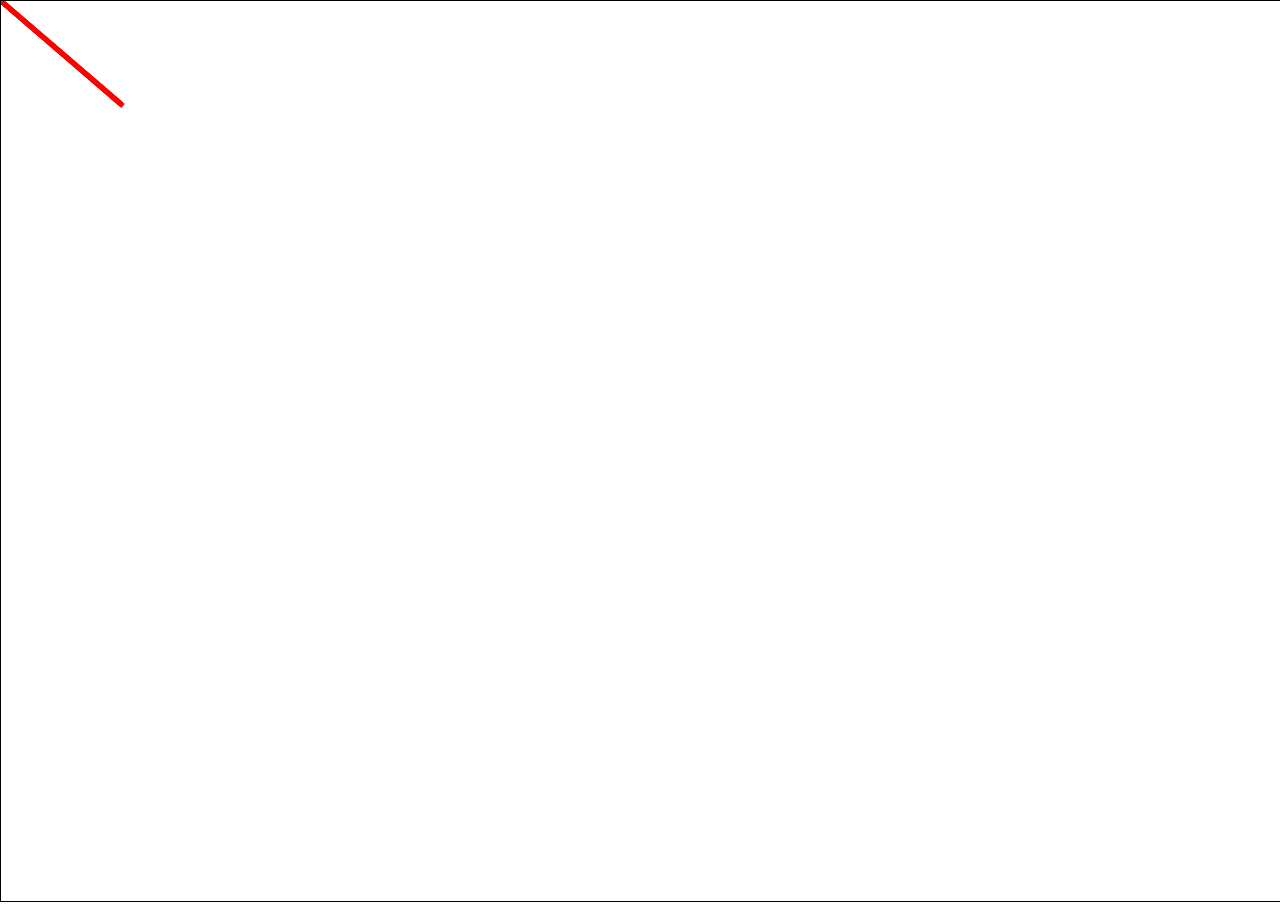
==== index.html @ 9f08cbd0 "Created a canvas trial, and began working on index.html" ====
<!DOCTYPE html>
<html>
    <head>
        <title>Zoltan Rizmajer portfolio</title>
        <meta charset='UTF-8' />
        <style type="text/css">
            canvas {
                border: 1px solid black;
            }

            body {
                margin: 0;
                overflow: hidden;
            }
        </style>
    </head>
    <body>
        <canvas></canvas>
        <script src="./scripts/portfolio.js"></script>
    </body>
</html>
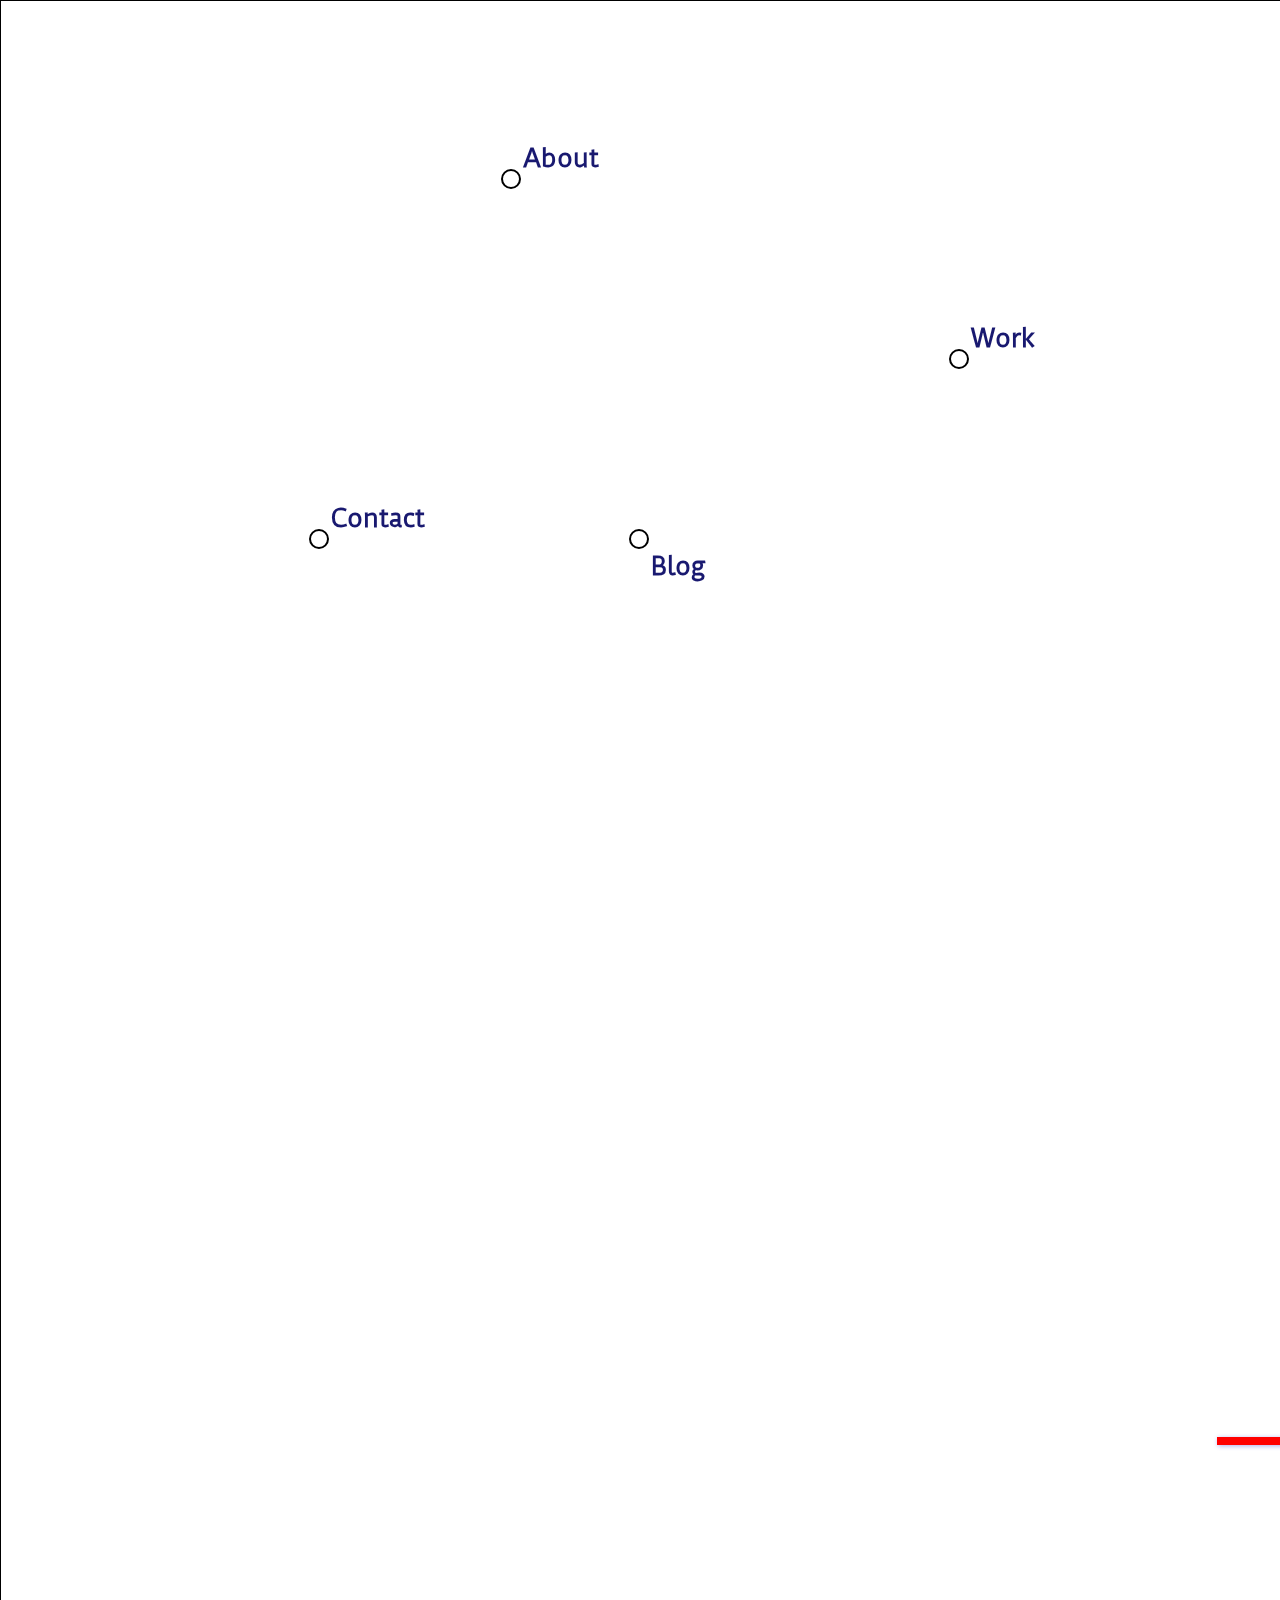
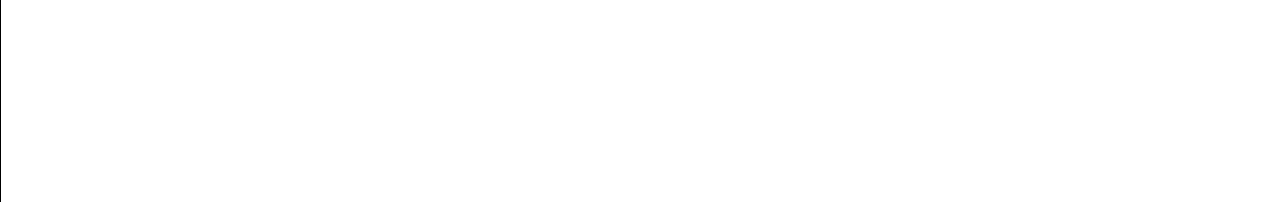
==== commit b481677b: "Made a lot of modifications" ====
--- a/index.html
+++ b/index.html
@@ -1,21 +1,149 @@
 <!DOCTYPE html>
 <html>
-    <head>
-        <title>Zoltan Rizmajer portfolio</title>
-        <meta charset='UTF-8' />
-        <style type="text/css">
-            canvas {
-                border: 1px solid black;
-            }
+  <head>
+    <title>Zoltan Rizmajer portfolio</title>
+    <meta charset="UTF-8" />
+    <meta content="width=device-width, initial-scale=1" name="viewport" />
+    <script src="./scripts/portfolio.js"></script>
+    <link rel="stylesheet" type="text/css" href="./styles/portfolio.css" />
+    <link href="https://fonts.googleapis.com/css?family=Duru Sans" rel="stylesheet" />
+  </head>
+  <body onresize="resize();">
+    <canvas id="canvas"></canvas>
+    <script src="./scripts/canvas.js"></script>
+    <div class="content-container" id="main-container">
+      <div class="intersection shownByDefault" id="interContact" onclick="moveLeft();">
+        <h1 class="main-label" id="contact-label">Contact</h1>
+      </div>
+      <div class="intersection shownByDefault" id="interAbout" onclick="moveUp();">
+        <h1 class="main-label" id="about-label">About</h1>
+      </div>
 
-            body {
-                margin: 0;
-                overflow: hidden;
-            }
-        </style>
-    </head>
-    <body>
-        <canvas></canvas>
-        <script src="./scripts/portfolio.js"></script>
-    </body>
-</html>+      <div class="intersection shownByDefault" id="interBlog" onclick="moveDown();">
+        <h1 class="main-label" id="blog-label">Blog</h1>
+      </div>
+
+      <div class="intersection shownByDefault" id="interWork" onclick="moveRight();">
+        <h1 class="main-label" id="work-label">Work</h1>
+      </div>
+    </div>
+
+    <div class="content-container hiddenByDefault" id="about-container">
+      <section id="about-section">
+          <div class="section-title-container"><h1 class="section-title">About</h1></div>
+        <div class="intersection" id="backAbout" onclick="moveBackFromUp();">
+          <h1 class="main-label back-label-right">Back</h1>
+        </div>
+        <div id="intro-container" class="inner-container">
+          <p id="first-par">
+            <img id="profile-picture" src="./images/resized-Eiffel.jpg" alt="Zoltan Rizmajer picture" />Hello there!<br /><br />
+            My name is Zoltan Rizmajer, a self taught Front-end Developer constantly looking for new challenges. I started learning software
+            development after encountering a bug in an Excel VBA tool I was using at work. Spending an hour to find and fix it saved me an hour each
+            day. It felt amazing. So, about a year ago I started to do online courses, starting off with Python, and later moved towards web
+            development. I am currently working on building responsive web pages, making use of the following technologies:<br /><br />
+            <ul id="skills-list">
+              <li>HTML5</li>
+              <li>CSS3 (Sass and Bootstrap 4)</li>
+              <li>JavaScript (vanilla and jQuery)</li>
+              <li>Python.</li>
+            </ul>
+          </p>
+          
+          <p>
+            To advance my knowledge, I am currently learning TypeScript, React.js, and Angular. On the Back-end side, I am starting to work with
+            Node.js and SQL.
+          </p>
+          <p>
+            I want to reference a very helpful <a href="https://github.com/kamranahmedse/developer-roadmap" target="_blank">roadmap</a> that I'm
+            following, made by Kamran Ahmed, to become a Web Developer in 2019.
+          </p>
+        </div>
+      </section>
+    </div>
+    <div class="content-container hiddenByDefault" id="contact-container">
+      <section id="contact-section">
+        <div class="section-title-container"><h1 class="section-title">Contact</h1></div>
+        <div class="intersection" id="backContact" onclick="moveBackFromLeft();">
+          <div id="contacts" class="inner-container"></div>
+          <h1 class="main-label back-label-top">Back</h1>
+        </div>
+        <div class="contacts">
+        <div class="social-media-contact-group">
+          <div class="social-media-contact">
+            <a href="https://www.linkedin.com/in/zolt%C3%A1n-rizmajer-40b742101/" target="_blank"><img class="social-media-icon" src="images/linkedin.svg" alt="linkedin icon" width="40px" height="40px" />
+            <p class="social-media-text">LinkedIn</p>
+          </a>
+          </div>
+          <div class="social-media-contact">
+              <a href="https://www.facebook.com/zoltan.rizmajer.1" target="_blank">
+              <img class="social-media-icon" src="images/facebook.svg" alt="linkedin icon" width="40px" height="40px" />
+            <p class="social-media-text">Facebook</p>
+          </a>
+          </div>
+          <div class="social-media-contact">
+              <a href="https://www.instagram.com/rizmajerz/" target="_blank">
+              <img class="social-media-icon" src="images/instagram.svg" alt="linkedin icon" width="40px" height="40px" />
+            <p class="social-media-text">Instagram</p>
+          </a>
+          </div>
+          <div class="social-media-contact">
+              <a href="https://github.com/zrizmajer" target="_blank">
+              <img class="social-media-icon" src="images/github.svg" alt="linkedin icon" width="40px" height="40px" />
+            <p class="social-media-text">GitHub</p>
+          </a>
+          </div>
+          <div class="social-media-contact">
+              <a href="https://codepen.io/zrizmajer/" target="_blank">
+              <img class="social-media-icon" src="images/3d-outlined-shape.svg" alt="linkedin icon" width="40px" height="40px" />
+            <p class="social-media-text">CodePen</p>
+          </a>
+          </div>
+        </div>
+        <div id="contact-iframe" class="inner-container">
+          <iFrame src="http://www.zoltanrizmajer.com/blog/contact-me/"></iFrame>
+        </div>
+        <div id="icons-credit">
+            <p><div>Icons made by <a href="https://www.freepik.com/" title="Freepik">Freepik</a> from <a href="https://www.flaticon.com/" title="Flaticon">www.flaticon.com</a> is licensed by <a href="http://creativecommons.org/licenses/by/3.0/" title="Creative Commons BY 3.0" target="_blank">CC 3.0 BY</a></div></p>
+          </div>
+      </div>
+        
+      </section>
+    </div>
+    <div class="content-container hiddenByDefault" id="blog-container">
+      <section id="blog-section">
+          <div class="section-title-container"><h1 class="section-title" id="blog-section-title">Blog</h1></div>
+        <div class="intersection" id="backBlog" onclick="moveBackFromDown();"><h1 class="main-label back-label-right">Back</h1></div>
+        <div id="blog-iframe" class="inner-container">
+          <iFrame src="http://www.zoltanrizmajer.com/blog/"></iFrame>
+        </div>
+      </section>
+    </div>
+    <div class="content-container hiddenByDefault" id="work-container">
+      <section id="work-section">
+          <div class="section-title-container"><h1 class="section-title">Work</h1></div>
+        <div class="intersection" id="backWork" onclick="moveBackFromRight();">
+          <h1 class="main-label back-label-top">Back</h1>
+        </div>
+        <div id="projects-container" class="inner-container">
+          <div class="projects-row">
+            <div class="projects-column">
+              <div class="project-tile">
+                  <a href="http://zoltanrizmajer.com/viragkoteszet/"><img class="project-image" src="./images/floristry.png" alt="#" /></a>
+              </div>
+            </div>
+            <div class="projects-column">
+              <div class="project-tile">
+                <a href="https://codepen.io/zrizmajer/full/ROWXEy"><img class="project-image" src="./images/happyHives.png" alt="#" /></a>
+              </div>
+            </div>
+            <div class="projects-column">
+              <div class="project-tile">
+                  <a href="https://codepen.io/zrizmajer/full/mgedVE"><img class="project-image" src="./images/leavingWorkSurvey.png" alt="#" /></a>
+              </div>
+            </div>
+          </div>
+        </div>
+      </section>
+    </div>
+  </body>
+</html>
--- a/styles/portfolio.css
+++ b/styles/portfolio.css
@@ -0,0 +1,362 @@
+* {
+  box-sizing: border-box;
+}
+
+canvas,
+#canvas-image {
+  border: 1px solid black;
+  position: absolute;
+  z-index: -1;
+}
+
+body {
+  position: relative;
+  margin: 0;
+  padding: 0;
+  overflow: hidden;
+  font-family: "Duru Sans", Tahoma, Geneva, sans-serif;
+  color: midnightblue;
+}
+
+.content-container {
+  position: absolute;
+  height: 100vh;
+  width: 100vw;
+}
+
+.inner-container {
+  width: 100%;
+  height: 100%;
+}
+
+section {
+  width: 80%;
+  height: 80%;
+  margin: auto;
+}
+
+#work-section {
+  width: 90%;
+  height: 100%;
+  margin: 0 0 0 10%;
+  overflow: auto;
+}
+
+#about-section {
+  height: 90%;
+  margin: 0 auto 10%;
+}
+
+#contact-section {
+  width: 90%;
+  height: 100%;
+  margin: 0 10% 0 0;
+  overflow: auto;
+  direction: rtl;
+}
+
+#blog-section {
+  width: 100%;
+}
+
+#interContact {
+  left: calc(25vw - 11px);
+  top: calc(60vh - 11px);
+}
+
+#interAbout {
+  left: calc(40vw - 11px);
+  top: calc(20vh - 11px);
+}
+
+#interBlog {
+  left: calc(50vw - 11px);
+  top: calc(60vh - 11px);
+}
+
+#interWork {
+  left: calc(75vw - 11px);
+  top: calc(40vh - 11px);
+}
+
+#backContact {
+  left: calc(95vw - 11px);
+  top: calc(60vh - 11px);
+}
+
+#backAbout {
+  left: calc(40vw - 11px);
+  top: calc(95vh - 11px);
+}
+
+#backBlog {
+  left: calc(50vw - 11px);
+  top: calc(5vh - 11px);
+}
+
+#backWork {
+  left: calc(5vw - 11px);
+  top: calc(40vh - 11px);
+}
+
+.intersection {
+  position: absolute;
+  width: 20px;
+  height: 20px;
+  border: 2px solid black;
+  border-radius: 50%;
+  background-color: white;
+  padding: 0;
+  margin: 0;
+  cursor: pointer;
+  transition: width 0.5s, height 0.5s, transform 0.5s;
+  -webkit-transition: width 0.5s, height 0.5s, transform 0.5s;
+  -moz-transition: width 0.5s, height 0.5s, transform 0.5s;
+  transition-timing-function: ease-in;
+  -webkit-transition-timing-function: ease-in;
+  -moz-transition-timing-function: ease-in;
+}
+
+.intersection:hover {
+  text-shadow: 1px 1px #acacec;
+  width: 24px;
+  height: 24px;
+  transform: translate(-2px, -2px);
+}
+
+.main-label {
+  display: block;
+  position: absolute;
+  font-size: 1.5em;
+  left: 20px;
+  top: -28px;
+  margin: 0;
+}
+
+.back-label-top {
+  font-size: 1em;
+  top: -28px;
+  left: -10px;
+}
+
+.back-label-right {
+  font-size: 1em;
+  top: 0;
+  left: 25px;
+}
+
+.section-title-container {
+  display: flex;
+  display: -webkit-flex;
+  height: 10%;
+  width: 100%;
+  margin: auto;
+}
+
+.section-title {
+  text-align: center;
+  margin: auto;
+  text-align: center;
+  font-size: 2em;
+  color: midnightblue;
+}
+
+.interke {
+  height: auto;
+  width: auto;
+}
+
+#blog-label {
+  top: 20px;
+}
+
+.hiddenByDefault {
+  display: none;
+}
+
+#projects-container {
+  justify-content: center;
+}
+
+.projects-row {
+  display: flex;
+  flex-wrap: wrap;
+  padding: 0 10px;
+  justify-content: center;
+}
+
+.projects-column {
+  flex: 33.33%;
+  max-width: 33.33%;
+  padding: 0 10px;
+}
+
+.project-tile {
+  width: 95%;
+  height: auto;
+  margin: 30px auto;
+}
+
+.project-image {
+  width: 100%;
+  height: auto;
+}
+
+#profile-picture {
+  float: left;
+  width: 200px;
+  height: auto;
+}
+
+#blog-iframe {
+  position: fixed;
+  width: 100%;
+  height: 100%;
+}
+
+.contacts {
+  width: 100%;
+  height: 90%;
+  direction: ltr;
+}
+
+#contact-iframe {
+  width: 70%;
+  height: 90%;
+  float: left;
+}
+
+iframe {
+  display: block;
+  width: 100%;
+  height: 100%;
+  border: none;
+}
+
+#blog-section-title {
+  margin-right: 120px;
+}
+
+#profile-picture {
+  margin: 0px 25px 20px 0px;
+  box-shadow: 3px 3px 3px cadetblue;
+}
+
+#skills-list {
+  list-style-position: inside;
+  list-style-type: circle;
+}
+
+#first-par {
+  padding-top: 15px;
+}
+
+.social-media-contact-group {
+  width: 30%;
+  direction: ltr;
+  float: right;
+}
+
+.social-media-contact {
+  width: 170px;
+  height: 40px;
+  direction: ltr;
+  margin: auto;
+}
+
+.social-media-icon {
+  float: left;
+  margin: 0 20px;
+}
+
+.social-media-text {
+  padding: 0;
+  line-height: 40px;
+}
+
+a:link {
+  text-decoration: none;
+  color: midnightblue;
+}
+
+a:visited {
+  text-decoration: none;
+  color: #2c2cb5;
+}
+
+a:hover {
+  text-decoration: underline;
+  color: #2c2cb5;
+}
+
+a:active {
+  text-decoration: underline;
+  color: black;
+}
+
+#icons-credit {
+  clear: both;
+  height: 10%;
+  font-size: 0.8em;
+  direction: ltr;
+  padding: auto 20px;
+}
+
+@media (max-width: 1200px) {
+  .projects-column {
+    flex: 50%;
+    max-width: 50%;
+  }
+}
+@media (max-width: 1000px) {
+  #about-section {
+    width: 100%;
+    padding: 0 10px 10px;
+    margin: 0 0 10% 0;
+    overflow: auto;
+  }
+
+  #contact-iframe {
+    float: none;
+    width: 100%;
+    height: 640px;
+    margin-top: 20px;
+  }
+
+  .social-media-contact-group {
+    width: 90%;
+    height: 40px;
+    direction: ltr;
+    float: none;
+    margin: 10px 5%;
+  }
+
+  .social-media-contact {
+    width: 20%;
+    height: 40px;
+    direction: ltr;
+    margin: 0 auto;
+    float: left;
+    text-align: center;
+  }
+
+  .social-media-icon {
+    float: none;
+    display: inline-block;
+    margin: 0;
+  }
+
+  .social-media-text {
+    padding: 0;
+    line-height: 40px;
+    display: none;
+  }
+}
+@media (max-width: 760px) {
+  .projects-column {
+    flex: 100%;
+    max-width: 100%;
+  }
+}
+
+/*# sourceMappingURL=portfolio.css.map */
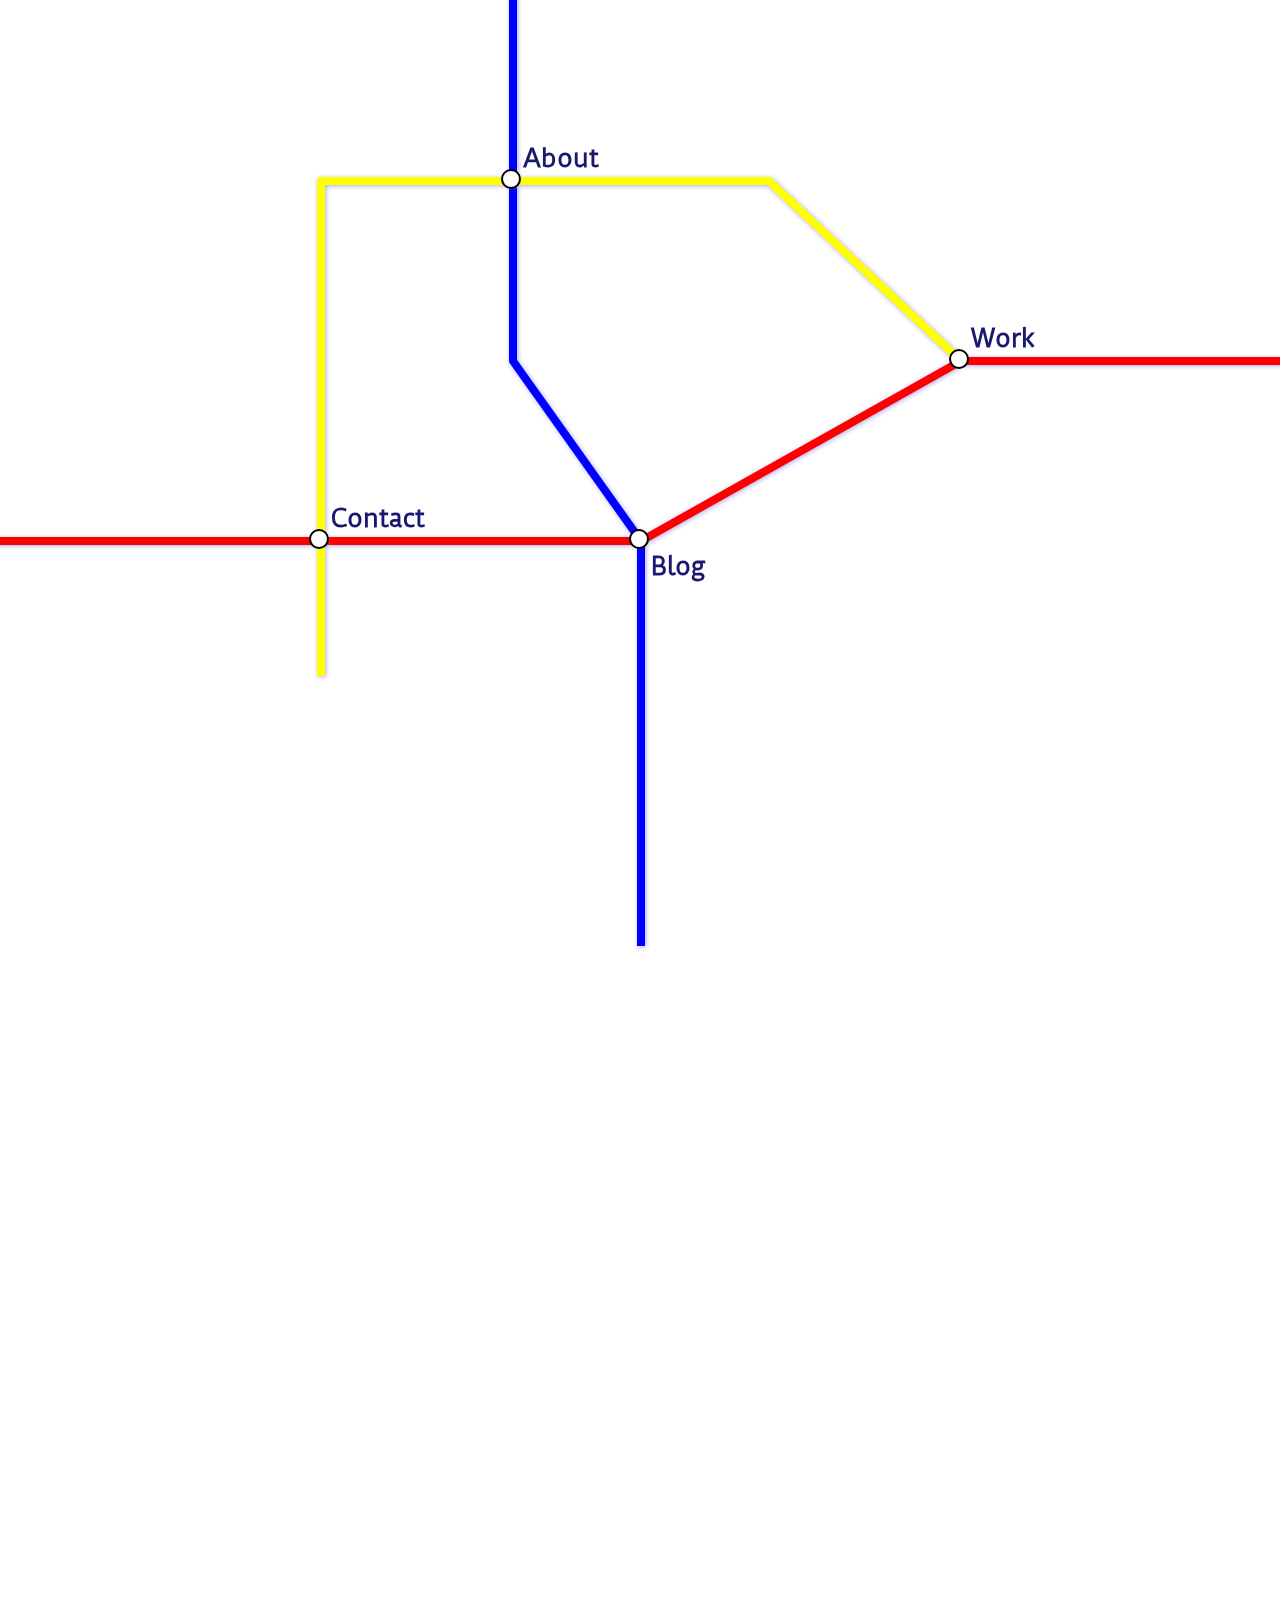
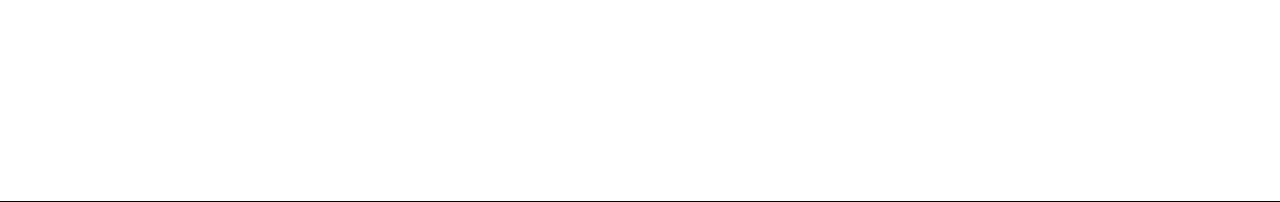
==== commit a6ad930a: "Improved the display of the project tiles" ====
--- a/index.html
+++ b/index.html
@@ -103,7 +103,7 @@
           <iFrame src="http://www.zoltanrizmajer.com/blog/contact-me/"></iFrame>
         </div>
         <div id="icons-credit">
-            <p><div>Icons made by <a href="https://www.freepik.com/" title="Freepik">Freepik</a> from <a href="https://www.flaticon.com/" title="Flaticon">www.flaticon.com</a> is licensed by <a href="http://creativecommons.org/licenses/by/3.0/" title="Creative Commons BY 3.0" target="_blank">CC 3.0 BY</a></div></p>
+            <p>Icons made by <a href="https://www.freepik.com/" title="Freepik">Freepik</a> from <a href="https://www.flaticon.com/" title="Flaticon">www.flaticon.com</a> is licensed by <a href="http://creativecommons.org/licenses/by/3.0/" title="Creative Commons BY 3.0" target="_blank">CC 3.0 BY</a></p>
           </div>
       </div>
         
@@ -128,17 +128,34 @@
           <div class="projects-row">
             <div class="projects-column">
               <div class="project-tile">
-                  <a href="http://zoltanrizmajer.com/viragkoteszet/"><img class="project-image" src="./images/floristry.png" alt="#" /></a>
+                  <a href="http://zoltanrizmajer.com/viragkoteszet/"  target="_blank" class="project-img"><img class="project-image" src="./images/floristry.png" alt="#" /></a>
+                  <div class="project-title"><p>A website for a small Hungarian floristry business</p></div>
               </div>
             </div>
             <div class="projects-column">
               <div class="project-tile">
-                <a href="https://codepen.io/zrizmajer/full/ROWXEy"><img class="project-image" src="./images/happyHives.png" alt="#" /></a>
+                <a href="https://beagle-goby-bg7t.squarespace.com/"  target="_blank"><img class="project-image" src="./images/Main.JPG" alt="#" /></a>
+                <div class="project-title"><p>An entry for a contest on freelancer.com to build a copy of a website<br />Password: Hl27ulQPXj3742l</p></div>
               </div>
             </div>
             <div class="projects-column">
               <div class="project-tile">
-                  <a href="https://codepen.io/zrizmajer/full/mgedVE"><img class="project-image" src="./images/leavingWorkSurvey.png" alt="#" /></a>
+                  <a href="https://codepen.io/zrizmajer/full/ROWXEy"  target="_blank"><img class="project-image" src="./images/happyHives.png" alt="#" /></a>
+                  <div class="project-title"><p>A product landing page built for freecodecamp.org</p></div>
+              </div>
+            </div>
+          </div>
+          <div class="projects-row">
+            <div class="projects-column">
+              <div class="project-tile">
+                  <a href="https://codepen.io/zrizmajer/full/mgedVE"  target="_blank"><img class="project-image" src="./images/leavingWorkSurvey.png" alt="#" /></a>
+                  <div class="project-title"><p>A surey for built for freecodecamp.org</p></div>
+              </div>
+            </div>
+            <div class="projects-column">
+              <div class="project-tile">
+                  <a href="https://codepen.io/zrizmajer/full/JVWwRr"  target="_blank"><img class="project-image" src="./images/python.jpg" alt="#" /></a>
+                  <div class="project-title"><p>A technical documentation page for built for freecodecamp.org</p></div>
               </div>
             </div>
           </div>
--- a/styles/portfolio.css
+++ b/styles/portfolio.css
@@ -195,11 +195,25 @@
   width: 95%;
   height: auto;
   margin: 30px auto;
+  box-shadow: 0 4px 8px 0 rgba(0, 0, 0, 0.2);
+  transition: 0.3s;
+  border-radius: 5px;
+}
+
+.project-tile:hover {
+  box-shadow: 0 8px 16px 0 rgba(0, 0, 0, 0.2);
 }
 
 .project-image {
   width: 100%;
-  height: auto;
+  min-height: auto;
+  border-radius: 5px 5px 0 0;
+}
+
+.project-title {
+  padding: 2px 16px;
+  font-size: 0.8em;
+  text-align: center;
 }
 
 #profile-picture {
@@ -234,7 +248,7 @@
 }
 
 #blog-section-title {
-  margin-right: 120px;
+  margin-left: 40%;
 }
 
 #profile-picture {
@@ -299,7 +313,7 @@
   height: 10%;
   font-size: 0.8em;
   direction: ltr;
-  padding: auto 20px;
+  padding: 20px;
 }
 
 @media (max-width: 1200px) {
@@ -351,12 +365,20 @@
     line-height: 40px;
     display: none;
   }
+
+  #blog-section-title {
+    margin-left: 35%;
+  }
 }
 @media (max-width: 760px) {
   .projects-column {
     flex: 100%;
     max-width: 100%;
   }
+
+  #blog-section-title {
+    margin-left: 30%;
+  }
 }
 
 /*# sourceMappingURL=portfolio.css.map */
